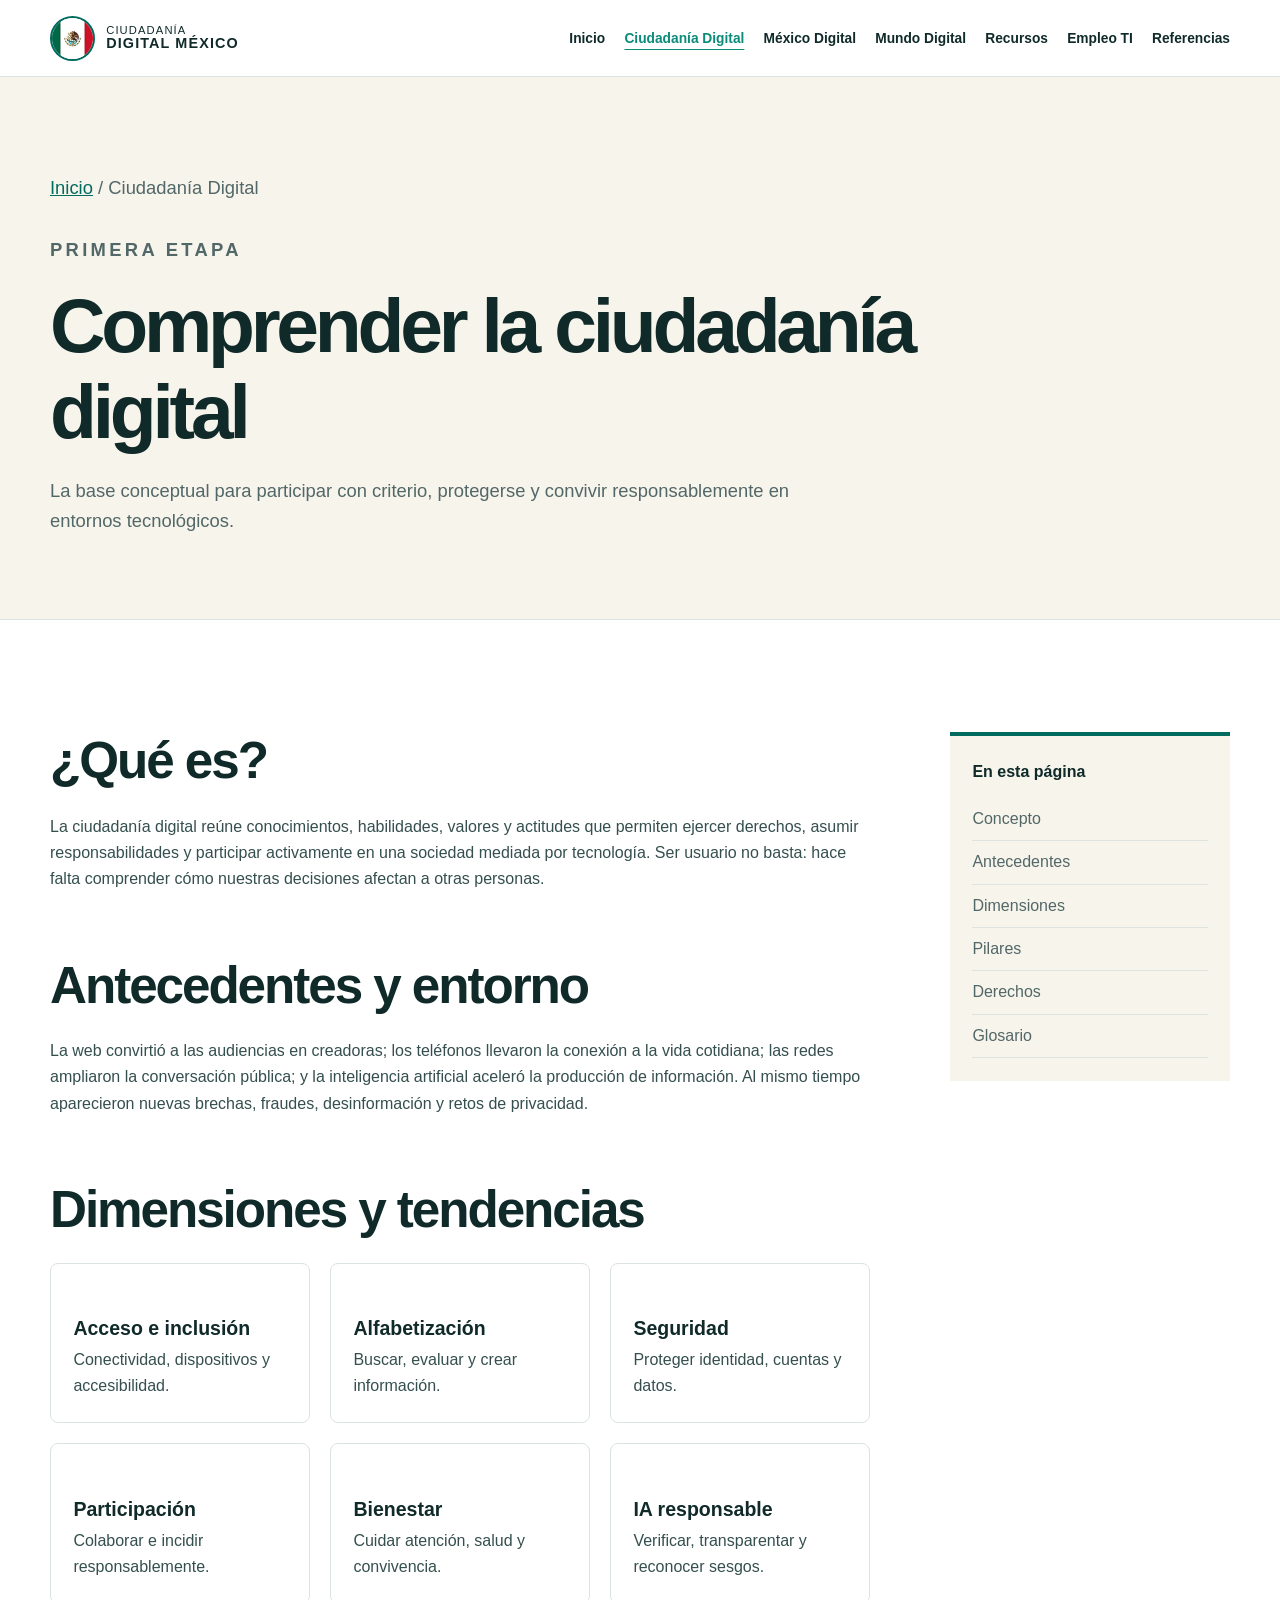
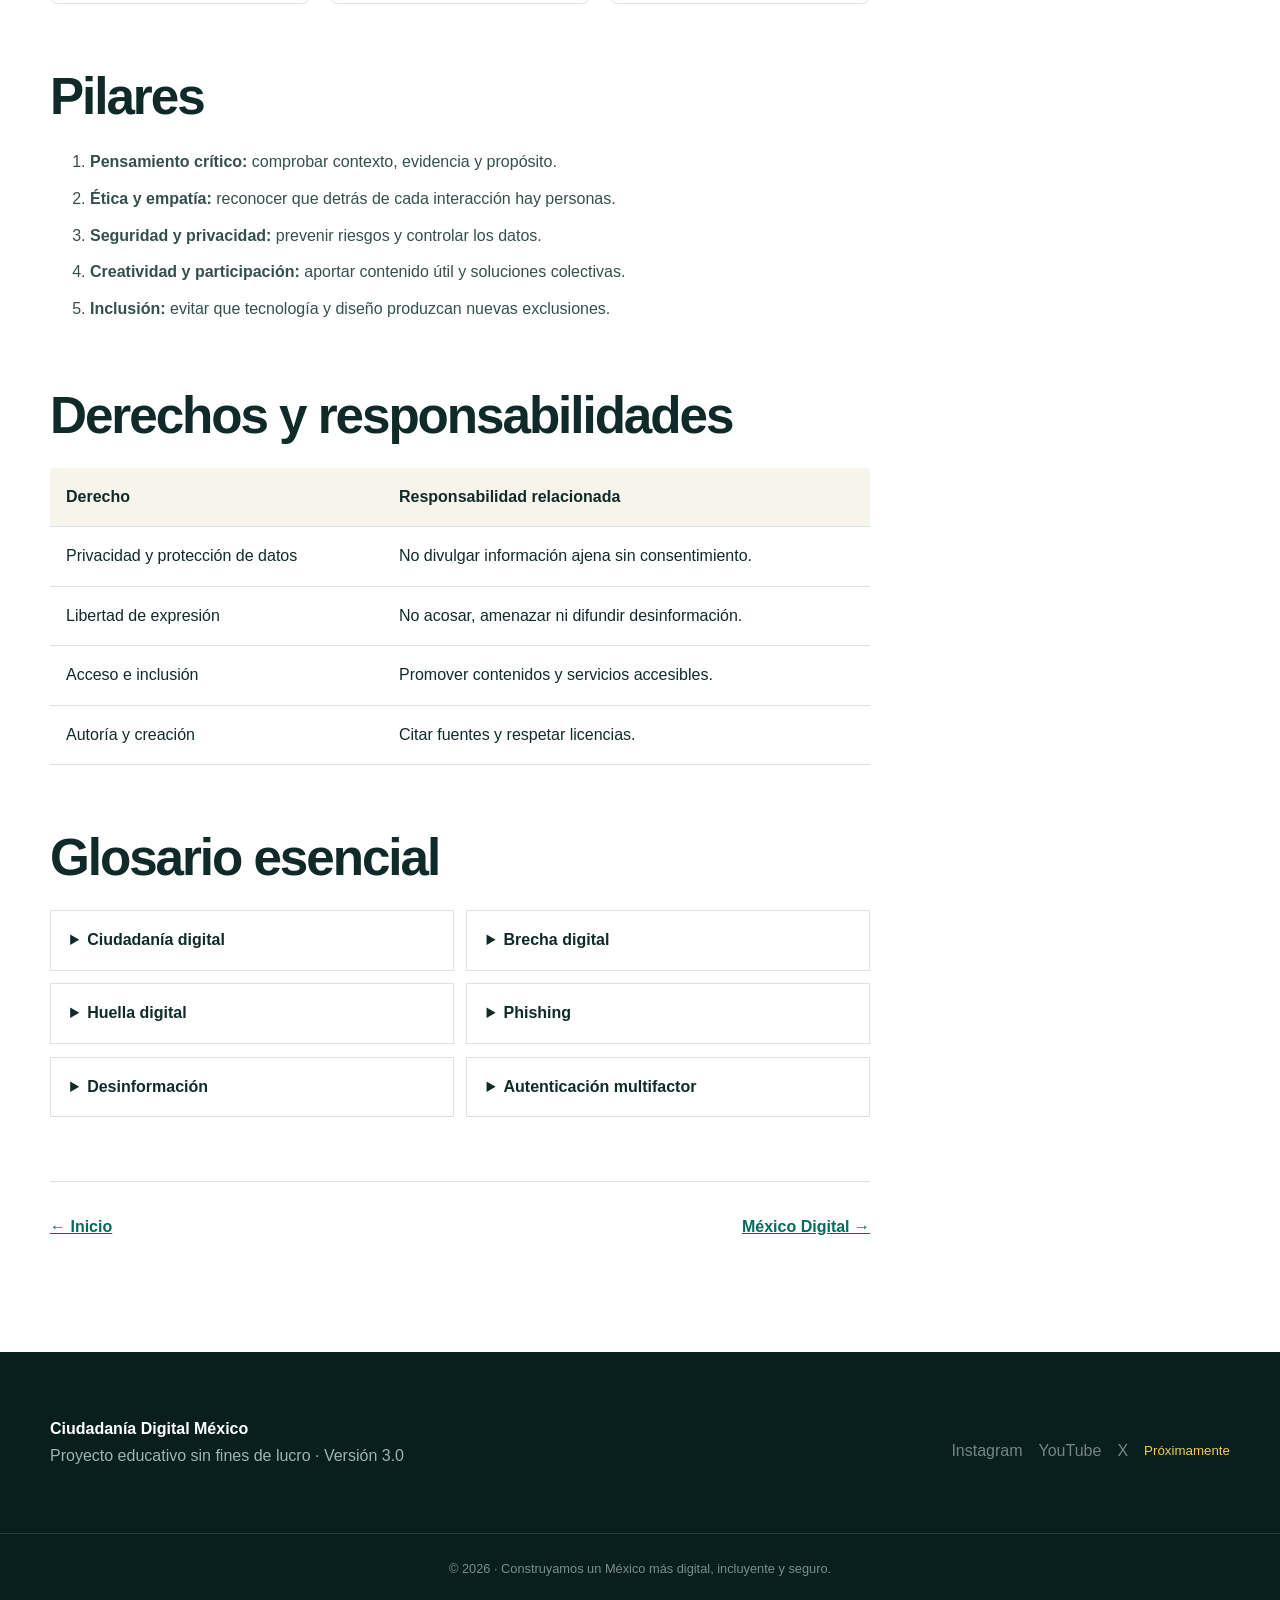
==== src/pages/ciudadania-digital.html @ 2cb38cbe "feat: reorganiza portal de ciudadanía digital" ====
<!doctype html><html lang="es"><head><meta charset="utf-8"><meta name="viewport" content="width=device-width,initial-scale=1"><title>Ciudadanía Digital | Ciudadanía Digital México</title><link rel="stylesheet" href="../styles.css"><script src="../site.js" defer></script></head><body><a class="skip-link" href="#contenido">Saltar al contenido</a><header id="site-header"></header><main id="contenido"><section class="page-hero"><div class="container"><p class="breadcrumbs"><a href="../index.html">Inicio</a> / Ciudadanía Digital</p><p class="eyebrow">Primera etapa</p><h1>Comprender la ciudadanía digital</h1><p>La base conceptual para participar con criterio, protegerse y convivir responsablemente en entornos tecnológicos.</p></div></section><section class="section"><div class="container content-layout"><article class="article">
<h2 id="concepto">¿Qué es?</h2><p>La ciudadanía digital reúne conocimientos, habilidades, valores y actitudes que permiten ejercer derechos, asumir responsabilidades y participar activamente en una sociedad mediada por tecnología. Ser usuario no basta: hace falta comprender cómo nuestras decisiones afectan a otras personas.</p>
<h2 id="antecedentes">Antecedentes y entorno</h2><p>La web convirtió a las audiencias en creadoras; los teléfonos llevaron la conexión a la vida cotidiana; las redes ampliaron la conversación pública; y la inteligencia artificial aceleró la producción de información. Al mismo tiempo aparecieron nuevas brechas, fraudes, desinformación y retos de privacidad.</p>
<h2 id="dimensiones">Dimensiones y tendencias</h2><div class="grid three compact"><div class="card"><h3>Acceso e inclusión</h3><p>Conectividad, dispositivos y accesibilidad.</p></div><div class="card"><h3>Alfabetización</h3><p>Buscar, evaluar y crear información.</p></div><div class="card"><h3>Seguridad</h3><p>Proteger identidad, cuentas y datos.</p></div><div class="card"><h3>Participación</h3><p>Colaborar e incidir responsablemente.</p></div><div class="card"><h3>Bienestar</h3><p>Cuidar atención, salud y convivencia.</p></div><div class="card"><h3>IA responsable</h3><p>Verificar, transparentar y reconocer sesgos.</p></div></div>
<h2 id="pilares">Pilares</h2><ol><li><strong>Pensamiento crítico:</strong> comprobar contexto, evidencia y propósito.</li><li><strong>Ética y empatía:</strong> reconocer que detrás de cada interacción hay personas.</li><li><strong>Seguridad y privacidad:</strong> prevenir riesgos y controlar los datos.</li><li><strong>Creatividad y participación:</strong> aportar contenido útil y soluciones colectivas.</li><li><strong>Inclusión:</strong> evitar que tecnología y diseño produzcan nuevas exclusiones.</li></ol>
<h2 id="derechos">Derechos y responsabilidades</h2><table class="data-table"><thead><tr><th>Derecho</th><th>Responsabilidad relacionada</th></tr></thead><tbody><tr><td>Privacidad y protección de datos</td><td>No divulgar información ajena sin consentimiento.</td></tr><tr><td>Libertad de expresión</td><td>No acosar, amenazar ni difundir desinformación.</td></tr><tr><td>Acceso e inclusión</td><td>Promover contenidos y servicios accesibles.</td></tr><tr><td>Autoría y creación</td><td>Citar fuentes y respetar licencias.</td></tr></tbody></table>
<h2 id="glosario">Glosario esencial</h2><div class="glossary"><details><summary>Ciudadanía digital</summary><p>Participación responsable en entornos digitales.</p></details><details><summary>Brecha digital</summary><p>Desigualdad de acceso, habilidades o aprovechamiento.</p></details><details><summary>Huella digital</summary><p>Rastro de datos que dejamos al usar servicios tecnológicos.</p></details><details><summary>Phishing</summary><p>Suplantación para obtener accesos, información o dinero.</p></details><details><summary>Desinformación</summary><p>Información falsa o engañosa difundida deliberadamente.</p></details><details><summary>Autenticación multifactor</summary><p>Uso de dos o más comprobaciones para verificar identidad.</p></details></div>
<div class="next-page"><a href="../index.html">← Inicio</a><a href="mexico-digital.html">México Digital →</a></div></article><aside class="side-nav"><strong>En esta página</strong><a href="#concepto">Concepto</a><a href="#antecedentes">Antecedentes</a><a href="#dimensiones">Dimensiones</a><a href="#pilares">Pilares</a><a href="#derechos">Derechos</a><a href="#glosario">Glosario</a></aside></div></section></main><footer id="site-footer"></footer></body></html>
---- src/styles.css ----
:root{--ink:#102a2a;--muted:#526767;--green:#006b5f;--green-2:#0b8b79;--mint:#dff5ed;--cream:#f7f4ec;--yellow:#f4c95d;--white:#fff;--line:#dbe4df;--max:1180px}
*{box-sizing:border-box}html{scroll-behavior:smooth;scroll-padding-top:90px}body{margin:0;color:var(--ink);background:var(--white);font-family:"DM Sans",sans-serif;line-height:1.65}h1,h2,h3,p{margin-top:0}h1,h2,h3{font-family:Manrope,sans-serif;line-height:1.12}h1{font-size:clamp(2.8rem,7vw,5.8rem);letter-spacing:-.055em;margin-bottom:1.4rem}h2{font-size:clamp(2rem,4vw,3.5rem);letter-spacing:-.04em;margin-bottom:1.5rem}h3{font-size:1.22rem}a{color:inherit}.container{width:min(calc(100% - 40px),var(--max));margin-inline:auto}.narrow{max-width:850px}.skip-link{position:fixed;left:1rem;top:-100px;background:var(--yellow);padding:.7rem 1rem;z-index:99}.skip-link:focus{top:1rem}.site-header{position:sticky;top:0;z-index:20;background:rgba(255,255,255,.93);backdrop-filter:blur(15px);border-bottom:1px solid var(--line)}.nav{min-height:76px;display:flex;align-items:center;justify-content:space-between;gap:2rem}.brand{display:flex;align-items:center;gap:.7rem;text-decoration:none;text-transform:uppercase;font-size:.7rem;line-height:1.1;letter-spacing:.1em}.brand strong{font-size:.9rem}.brand img{width:45px;height:45px;object-fit:cover;border-radius:50%;border:2px solid var(--green)}.menu summary{display:none}.menu ul{display:flex;flex-wrap:wrap;gap:1.2rem;list-style:none;margin:0;padding:0}.menu a{text-decoration:none;font-size:.86rem;font-weight:700}.menu a:hover{color:var(--green-2)}.hero{min-height:calc(100vh - 76px);display:grid;place-items:center;background:radial-gradient(circle at 85% 20%,#28a993 0,transparent 25%),linear-gradient(130deg,#003f3b,#00796c);color:white;overflow:hidden}.hero-grid{display:grid;grid-template-columns:1.5fr .65fr;gap:5rem;align-items:end;padding-block:7rem}.eyebrow{text-transform:uppercase;letter-spacing:.18em;font-weight:800;font-size:.76rem;color:var(--green-2);margin-bottom:1rem}.hero .eyebrow,.dark .eyebrow{color:#7fe0cf}.lead{font-size:clamp(1.05rem,2vw,1.35rem);max-width:720px;color:#d8eeea}.actions{display:flex;gap:.8rem;flex-wrap:wrap;margin-top:2rem}.button{display:inline-block;padding:.85rem 1.25rem;border-radius:4px;background:var(--yellow);color:#18332d;text-decoration:none;font-weight:800;border:1px solid var(--yellow)}.button:hover{transform:translateY(-2px)}.button-ghost{background:transparent;color:white;border-color:#a1d7cf}.button.small{font-size:.9rem}.hero-card{border-left:1px solid #69b9ad;padding-left:2rem}.hero-number{font:800 4rem/1 Manrope;color:#55b7a9}.hero-card p{color:#cce4df}.section{padding:7rem 0}.section.alt{background:var(--cream)}.section.dark{background:#102f2d;color:white}.section.dark p{color:#c5d9d6}.section-heading{display:grid;grid-template-columns:1fr .7fr;gap:4rem;align-items:end;margin-bottom:2.5rem}.section-heading>p{color:var(--muted);font-size:1.06rem}.grid{display:grid;gap:1.25rem}.grid.three{grid-template-columns:repeat(3,1fr)}.grid.two{grid-template-columns:repeat(2,1fr);gap:3rem}.card{padding:2rem;background:white;border:1px solid var(--line);border-radius:8px}.alt .card{background:#fffcf5}.card .icon{display:inline-grid;place-items:center;width:42px;height:42px;margin-bottom:2rem;background:var(--mint);color:var(--green);border-radius:50%;font-weight:800}.card p{color:var(--muted);margin-bottom:0}.compact .card{padding:1.4rem}.compact .card h3{margin-bottom:.45rem}.callout{display:grid;grid-template-columns:.35fr 1fr;gap:2rem;margin-top:3rem;padding:2rem;border-left:5px solid var(--yellow);background:var(--cream)}.callout p{margin:0}.trend{display:grid;grid-template-columns:1fr 1fr;margin-top:2.5rem;border:1px solid #cadbd5}.trend>div{padding:2rem}.trend>div+div{border-left:1px solid #cadbd5}.dark article{border-top:1px solid #41615d;padding-top:1.5rem}.text-link{color:#8fe1d3;font-weight:700}.note{font-size:.85rem;color:var(--muted);margin-top:2rem}.country-grid{display:grid;grid-template-columns:repeat(4,1fr);border:1px solid var(--line)}.country{padding:2rem;min-height:310px}.country+.country{border-left:1px solid var(--line)}.country b{font:800 3rem Manrope;color:#bedbd4}.country a,.resource-list a,.stats a{color:var(--green);font-weight:800}.country.featured{background:var(--green);color:white}.country.featured b{color:#61c4b3}.country.featured a{color:#fff}.stats{display:grid;grid-template-columns:repeat(3,1fr);gap:1.2rem}.stats article{display:flex;flex-direction:column;gap:1rem;padding:2rem;background:white;border-top:5px solid var(--green)}.stats strong{font:800 2rem Manrope}.resource-list{border-top:1px solid var(--line)}.resource-list a{display:grid;grid-template-columns:.35fr 1fr auto;gap:1.5rem;align-items:center;padding:1.5rem .5rem;text-decoration:none;border-bottom:1px solid var(--line)}.resource-list a:hover{background:var(--cream)}.resource-list span{color:var(--muted);font-size:.85rem}.resource-list em{font-style:normal}.dark ol{padding-left:1.2rem}.chips{display:flex;flex-wrap:wrap;gap:.7rem;margin-top:3rem}.chips a{padding:.6rem 1rem;border:1px solid #58716e;border-radius:99px;text-decoration:none}.chips a:hover{background:white;color:var(--ink)}.steps article{position:relative;padding:1.8rem;background:var(--mint)}.steps span{font:800 3rem Manrope;color:#78b9ad}.subheading{margin:3rem 0 1.2rem}.allies{display:flex;flex-wrap:wrap;gap:.7rem}.allies span{padding:.65rem 1rem;border:1px solid var(--line);font-weight:700}.glossary{display:grid;grid-template-columns:1fr 1fr;gap:.8rem}.glossary details{background:white;border:1px solid var(--line);padding:1rem 1.2rem}.glossary summary{font-weight:800;cursor:pointer}.glossary p{margin:.8rem 0 0;color:var(--muted)}.manual{padding-left:1.2rem}.manual li{padding:.8rem 0;border-bottom:1px solid var(--line)}.project-data{margin-top:2rem;padding:1.5rem;background:var(--mint)}.project-data p:last-child{margin-bottom:0}.references{padding-left:1.2rem}.references li{margin-bottom:.8rem}.references a{color:var(--green);font-weight:700}footer{background:#081f1e;color:white;padding:4rem 0 1.5rem}.footer-grid{display:flex;justify-content:space-between;gap:2rem}.footer-grid p{color:#9db4b1}.social{display:flex;align-items:center;gap:1rem}.social span{opacity:.45}.social small{color:var(--yellow)}.copyright{text-align:center;color:#77908d;border-top:1px solid #26403e;margin:3rem 0 0;padding-top:1.5rem;font-size:.8rem}
@media(max-width:850px){.menu summary{display:block;cursor:pointer;font-weight:800}.menu ul{position:absolute;left:0;right:0;top:76px;padding:1.5rem 20px;background:white;border-bottom:1px solid var(--line);display:grid}.menu:not([open]) ul{display:none}.hero-grid,.section-heading{grid-template-columns:1fr;gap:2rem}.hero-grid{padding-block:4rem}.hero-card{max-width:600px}.grid.three,.grid.two,.stats{grid-template-columns:1fr}.country-grid{grid-template-columns:1fr 1fr}.country:nth-child(3){border-left:0;border-top:1px solid var(--line)}.country:nth-child(4){border-top:1px solid var(--line)}.resource-list a{grid-template-columns:1fr auto}.resource-list span{grid-column:1/-1}.section{padding:5rem 0}}
@media(max-width:550px){.container{width:min(calc(100% - 28px),var(--max))}h1{font-size:2.8rem}.country-grid,.glossary,.trend,.callout{grid-template-columns:1fr}.country+.country{border-left:0;border-top:1px solid var(--line)}.trend>div+div{border-left:0;border-top:1px solid #cadbd5}.footer-grid,.social{flex-direction:column}.social{align-items:flex-start}.section{padding:4rem 0}}
@media(prefers-reduced-motion:reduce){html{scroll-behavior:auto}*{transition:none!important}}

/* Arquitectura multipágina */
.menu a[aria-current="page"]{color:var(--green-2);text-decoration:underline;text-underline-offset:6px}.portal-grid{display:grid;grid-template-columns:repeat(4,1fr);gap:1rem}.portal-card{min-height:270px;padding:1.6rem;display:flex;flex-direction:column;background:white;border:1px solid var(--line);text-decoration:none;transition:transform .2s,border-color .2s}.portal-card:hover{transform:translateY(-5px);border-color:var(--green-2)}.portal-card span{font:800 2.3rem Manrope;color:#a5cbc3}.portal-card h3{font-size:1.3rem;margin-top:1.3rem}.portal-card p{color:var(--muted)}.portal-card b{margin-top:auto;color:var(--green)}.portal-card.accent{background:var(--mint)}.page-hero{padding:6rem 0 4rem;background:var(--cream);border-bottom:1px solid var(--line)}.page-hero h1{max-width:900px;font-size:clamp(2.6rem,6vw,5rem)}.page-hero p{max-width:760px;font-size:1.15rem;color:var(--muted)}.breadcrumbs{font-size:.82rem;margin-bottom:2rem;color:var(--muted)}.breadcrumbs a{color:var(--green)}.content-layout{display:grid;grid-template-columns:minmax(0,1fr) 280px;gap:5rem;align-items:start}.article h2{margin-top:4rem}.article h2:first-child{margin-top:0}.article h3{margin-top:2rem}.article p,.article li{color:#344f4d}.article li{margin-bottom:.65rem}.article a{color:var(--green);font-weight:700}.side-nav{position:sticky;top:105px;border-top:4px solid var(--green);background:var(--cream);padding:1.4rem}.side-nav strong{display:block;margin-bottom:.8rem}.side-nav a{display:block;padding:.5rem 0;color:var(--muted);text-decoration:none;border-bottom:1px solid var(--line)}.side-nav a:hover{color:var(--green)}.source-box{margin-top:3rem;padding:1.5rem;background:var(--mint);border-left:4px solid var(--green)}.source-box ul{margin-bottom:0}.data-table{width:100%;border-collapse:collapse;margin:1.5rem 0}.data-table th,.data-table td{text-align:left;vertical-align:top;padding:1rem;border-bottom:1px solid var(--line)}.data-table th{background:var(--cream)}.tag-list{display:flex;flex-wrap:wrap;gap:.6rem}.tag-list a,.tag-list span{padding:.55rem .85rem;border:1px solid var(--line);border-radius:99px;text-decoration:none}.next-page{display:flex;justify-content:space-between;gap:1rem;margin-top:4rem;padding-top:2rem;border-top:1px solid var(--line)}
@media(max-width:1050px){.portal-grid{grid-template-columns:repeat(2,1fr)}.content-layout{grid-template-columns:1fr}.side-nav{position:static;order:-1}}
@media(max-width:550px){.portal-grid{grid-template-columns:1fr}.page-hero{padding:4rem 0 3rem}.data-table{font-size:.85rem}.data-table th,.data-table td{padding:.65rem}.next-page{flex-direction:column}}
.country-extra{display:flex;gap:1.5rem;align-items:center;margin-top:1rem}.country-extra>b{font:800 3rem Manrope;color:#7eaaa2}.quiz{display:grid;gap:1rem}.quiz fieldset{display:grid;gap:.65rem;padding:1.25rem;border:1px solid var(--line)}.quiz legend{font-weight:800;padding:0 .4rem}.quiz label{padding:.5rem;background:var(--cream);cursor:pointer}.quiz input{margin-right:.5rem}.quiz-result{min-height:3rem;padding:1rem;background:var(--mint);font-weight:800}
.academic-route{list-style:none;counter-reset:route;margin:2rem 0;padding:0;border-top:1px solid var(--line)}.academic-route li{counter-increment:route;border-bottom:1px solid var(--line)}.academic-route a{display:grid;grid-template-columns:2rem .55fr 1fr;gap:1.5rem;align-items:center;padding:1.4rem 0;text-decoration:none}.academic-route a:before{content:"0" counter(route);color:var(--green);font-weight:800}.academic-route span{color:var(--muted)}.academic-route a:hover strong{color:var(--green)}
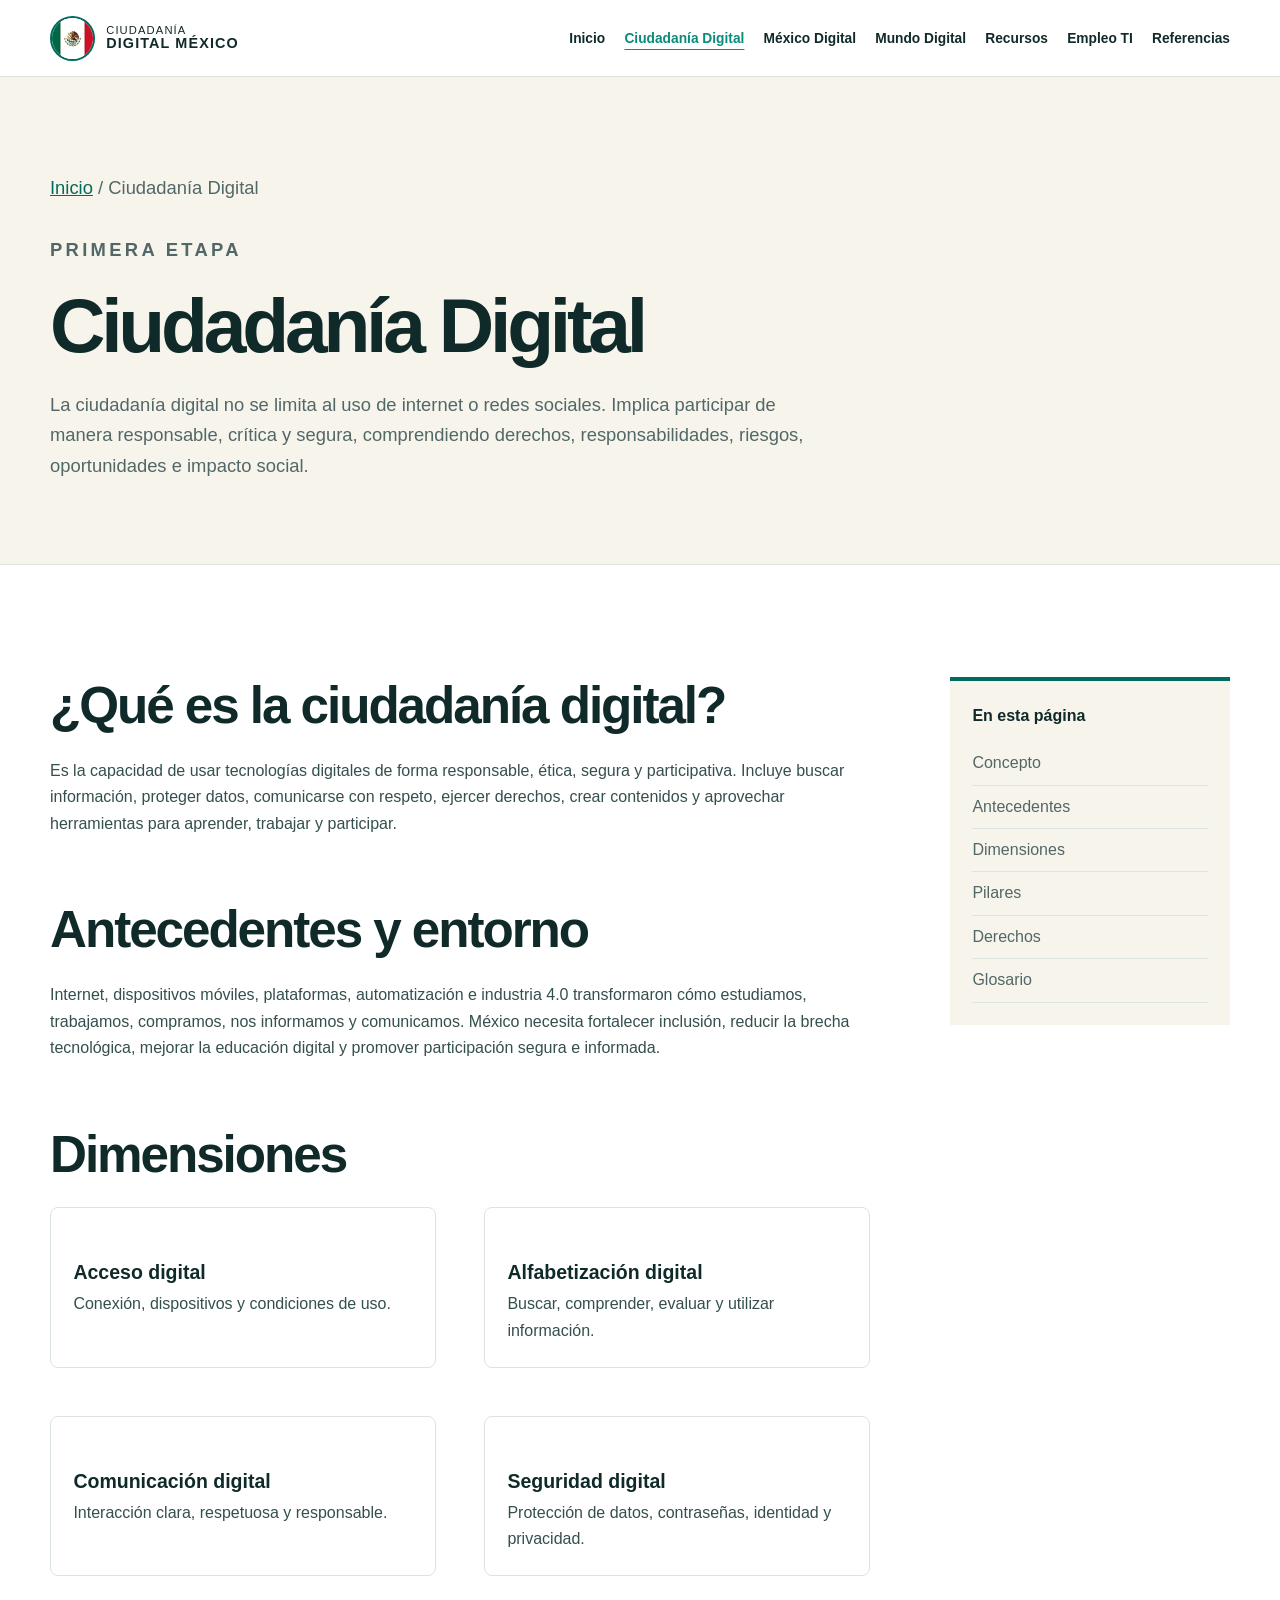
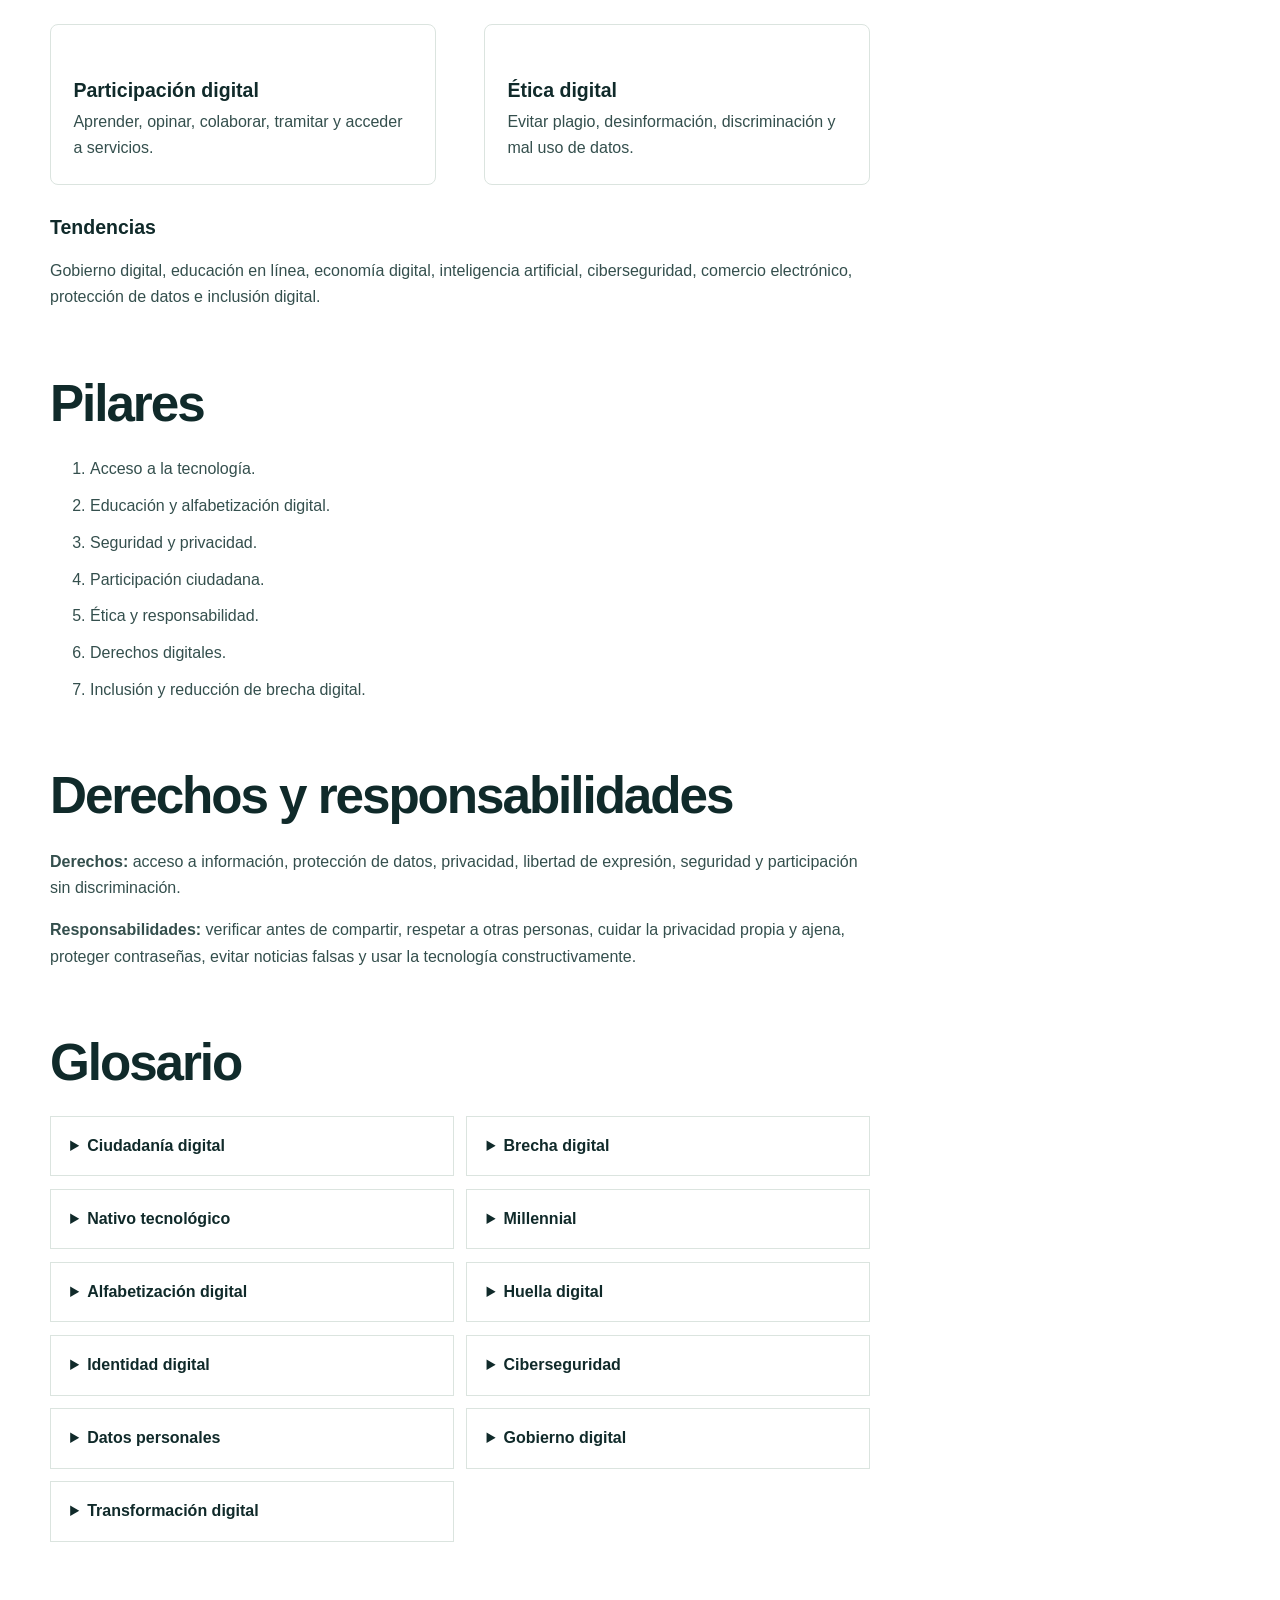
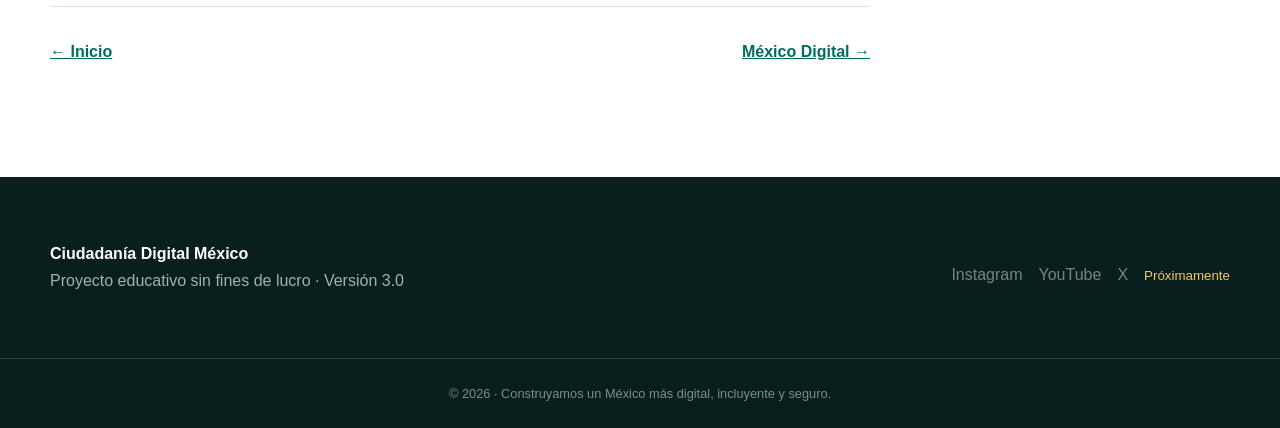
==== commit f79bb079: "content: actualiza información académica del portal" ====
--- a/src/pages/ciudadania-digital.html
+++ b/src/pages/ciudadania-digital.html
@@ -1,8 +1 @@
-<!doctype html><html lang="es"><head><meta charset="utf-8"><meta name="viewport" content="width=device-width,initial-scale=1"><title>Ciudadanía Digital | Ciudadanía Digital México</title><link rel="stylesheet" href="../styles.css"><script src="../site.js" defer></script></head><body><a class="skip-link" href="#contenido">Saltar al contenido</a><header id="site-header"></header><main id="contenido"><section class="page-hero"><div class="container"><p class="breadcrumbs"><a href="../index.html">Inicio</a> / Ciudadanía Digital</p><p class="eyebrow">Primera etapa</p><h1>Comprender la ciudadanía digital</h1><p>La base conceptual para participar con criterio, protegerse y convivir responsablemente en entornos tecnológicos.</p></div></section><section class="section"><div class="container content-layout"><article class="article">
-<h2 id="concepto">¿Qué es?</h2><p>La ciudadanía digital reúne conocimientos, habilidades, valores y actitudes que permiten ejercer derechos, asumir responsabilidades y participar activamente en una sociedad mediada por tecnología. Ser usuario no basta: hace falta comprender cómo nuestras decisiones afectan a otras personas.</p>
-<h2 id="antecedentes">Antecedentes y entorno</h2><p>La web convirtió a las audiencias en creadoras; los teléfonos llevaron la conexión a la vida cotidiana; las redes ampliaron la conversación pública; y la inteligencia artificial aceleró la producción de información. Al mismo tiempo aparecieron nuevas brechas, fraudes, desinformación y retos de privacidad.</p>
-<h2 id="dimensiones">Dimensiones y tendencias</h2><div class="grid three compact"><div class="card"><h3>Acceso e inclusión</h3><p>Conectividad, dispositivos y accesibilidad.</p></div><div class="card"><h3>Alfabetización</h3><p>Buscar, evaluar y crear información.</p></div><div class="card"><h3>Seguridad</h3><p>Proteger identidad, cuentas y datos.</p></div><div class="card"><h3>Participación</h3><p>Colaborar e incidir responsablemente.</p></div><div class="card"><h3>Bienestar</h3><p>Cuidar atención, salud y convivencia.</p></div><div class="card"><h3>IA responsable</h3><p>Verificar, transparentar y reconocer sesgos.</p></div></div>
-<h2 id="pilares">Pilares</h2><ol><li><strong>Pensamiento crítico:</strong> comprobar contexto, evidencia y propósito.</li><li><strong>Ética y empatía:</strong> reconocer que detrás de cada interacción hay personas.</li><li><strong>Seguridad y privacidad:</strong> prevenir riesgos y controlar los datos.</li><li><strong>Creatividad y participación:</strong> aportar contenido útil y soluciones colectivas.</li><li><strong>Inclusión:</strong> evitar que tecnología y diseño produzcan nuevas exclusiones.</li></ol>
-<h2 id="derechos">Derechos y responsabilidades</h2><table class="data-table"><thead><tr><th>Derecho</th><th>Responsabilidad relacionada</th></tr></thead><tbody><tr><td>Privacidad y protección de datos</td><td>No divulgar información ajena sin consentimiento.</td></tr><tr><td>Libertad de expresión</td><td>No acosar, amenazar ni difundir desinformación.</td></tr><tr><td>Acceso e inclusión</td><td>Promover contenidos y servicios accesibles.</td></tr><tr><td>Autoría y creación</td><td>Citar fuentes y respetar licencias.</td></tr></tbody></table>
-<h2 id="glosario">Glosario esencial</h2><div class="glossary"><details><summary>Ciudadanía digital</summary><p>Participación responsable en entornos digitales.</p></details><details><summary>Brecha digital</summary><p>Desigualdad de acceso, habilidades o aprovechamiento.</p></details><details><summary>Huella digital</summary><p>Rastro de datos que dejamos al usar servicios tecnológicos.</p></details><details><summary>Phishing</summary><p>Suplantación para obtener accesos, información o dinero.</p></details><details><summary>Desinformación</summary><p>Información falsa o engañosa difundida deliberadamente.</p></details><details><summary>Autenticación multifactor</summary><p>Uso de dos o más comprobaciones para verificar identidad.</p></details></div>
-<div class="next-page"><a href="../index.html">← Inicio</a><a href="mexico-digital.html">México Digital →</a></div></article><aside class="side-nav"><strong>En esta página</strong><a href="#concepto">Concepto</a><a href="#antecedentes">Antecedentes</a><a href="#dimensiones">Dimensiones</a><a href="#pilares">Pilares</a><a href="#derechos">Derechos</a><a href="#glosario">Glosario</a></aside></div></section></main><footer id="site-footer"></footer></body></html>
+<!doctype html><html lang="es"><head><meta charset="utf-8"><meta name="viewport" content="width=device-width,initial-scale=1"><title>Ciudadanía Digital</title><link rel="stylesheet" href="../styles.css"><script src="../site.js" defer></script></head><body><a class="skip-link" href="#contenido">Saltar al contenido</a><header id="site-header"></header><main id="contenido"><section class="page-hero"><div class="container"><p class="breadcrumbs"><a href="../index.html">Inicio</a> / Ciudadanía Digital</p><p class="eyebrow">Primera etapa</p><h1>Ciudadanía Digital</h1><p>La ciudadanía digital no se limita al uso de internet o redes sociales. Implica participar de manera responsable, crítica y segura, comprendiendo derechos, responsabilidades, riesgos, oportunidades e impacto social.</p></div></section><section class="section"><div class="container content-layout"><article class="article"><h2 id="concepto">¿Qué es la ciudadanía digital?</h2><p>Es la capacidad de usar tecnologías digitales de forma responsable, ética, segura y participativa. Incluye buscar información, proteger datos, comunicarse con respeto, ejercer derechos, crear contenidos y aprovechar herramientas para aprender, trabajar y participar.</p><h2 id="antecedentes">Antecedentes y entorno</h2><p>Internet, dispositivos móviles, plataformas, automatización e industria 4.0 transformaron cómo estudiamos, trabajamos, compramos, nos informamos y comunicamos. México necesita fortalecer inclusión, reducir la brecha tecnológica, mejorar la educación digital y promover participación segura e informada.</p><h2 id="dimensiones">Dimensiones</h2><div class="grid two compact"><div class="card"><h3>Acceso digital</h3><p>Conexión, dispositivos y condiciones de uso.</p></div><div class="card"><h3>Alfabetización digital</h3><p>Buscar, comprender, evaluar y utilizar información.</p></div><div class="card"><h3>Comunicación digital</h3><p>Interacción clara, respetuosa y responsable.</p></div><div class="card"><h3>Seguridad digital</h3><p>Protección de datos, contraseñas, identidad y privacidad.</p></div><div class="card"><h3>Participación digital</h3><p>Aprender, opinar, colaborar, tramitar y acceder a servicios.</p></div><div class="card"><h3>Ética digital</h3><p>Evitar plagio, desinformación, discriminación y mal uso de datos.</p></div></div><h3>Tendencias</h3><p>Gobierno digital, educación en línea, economía digital, inteligencia artificial, ciberseguridad, comercio electrónico, protección de datos e inclusión digital.</p><h2 id="pilares">Pilares</h2><ol><li>Acceso a la tecnología.</li><li>Educación y alfabetización digital.</li><li>Seguridad y privacidad.</li><li>Participación ciudadana.</li><li>Ética y responsabilidad.</li><li>Derechos digitales.</li><li>Inclusión y reducción de brecha digital.</li></ol><h2 id="derechos">Derechos y responsabilidades</h2><p><strong>Derechos:</strong> acceso a información, protección de datos, privacidad, libertad de expresión, seguridad y participación sin discriminación.</p><p><strong>Responsabilidades:</strong> verificar antes de compartir, respetar a otras personas, cuidar la privacidad propia y ajena, proteger contraseñas, evitar noticias falsas y usar la tecnología constructivamente.</p><h2 id="glosario">Glosario</h2><div class="glossary"><details><summary>Ciudadanía digital</summary><p>Participación responsable, segura y crítica en entornos digitales.</p></details><details><summary>Brecha digital</summary><p>Desigualdad de acceso y habilidades tecnológicas.</p></details><details><summary>Nativo tecnológico</summary><p>Persona que creció con tecnología digital cotidiana.</p></details><details><summary>Millennial</summary><p>Generación que vivió la transición hacia internet.</p></details><details><summary>Alfabetización digital</summary><p>Utilizar, comprender, evaluar y crear información digital.</p></details><details><summary>Huella digital</summary><p>Rastro dejado al navegar e interactuar.</p></details><details><summary>Identidad digital</summary><p>Datos, perfiles y acciones que representan a una persona.</p></details><details><summary>Ciberseguridad</summary><p>Protección de sistemas, información e identidad.</p></details><details><summary>Datos personales</summary><p>Información que permite identificar a una persona.</p></details><details><summary>Gobierno digital</summary><p>Tecnología para mejorar trámites y servicios.</p></details><details><summary>Transformación digital</summary><p>Adopción tecnológica para mejorar procesos y participación.</p></details></div><div class="next-page"><a href="../index.html">← Inicio</a><a href="mexico-digital.html">México Digital →</a></div></article><aside class="side-nav"><strong>En esta página</strong><a href="#concepto">Concepto</a><a href="#antecedentes">Antecedentes</a><a href="#dimensiones">Dimensiones</a><a href="#pilares">Pilares</a><a href="#derechos">Derechos</a><a href="#glosario">Glosario</a></aside></div></section></main><footer id="site-footer"></footer></body></html>
